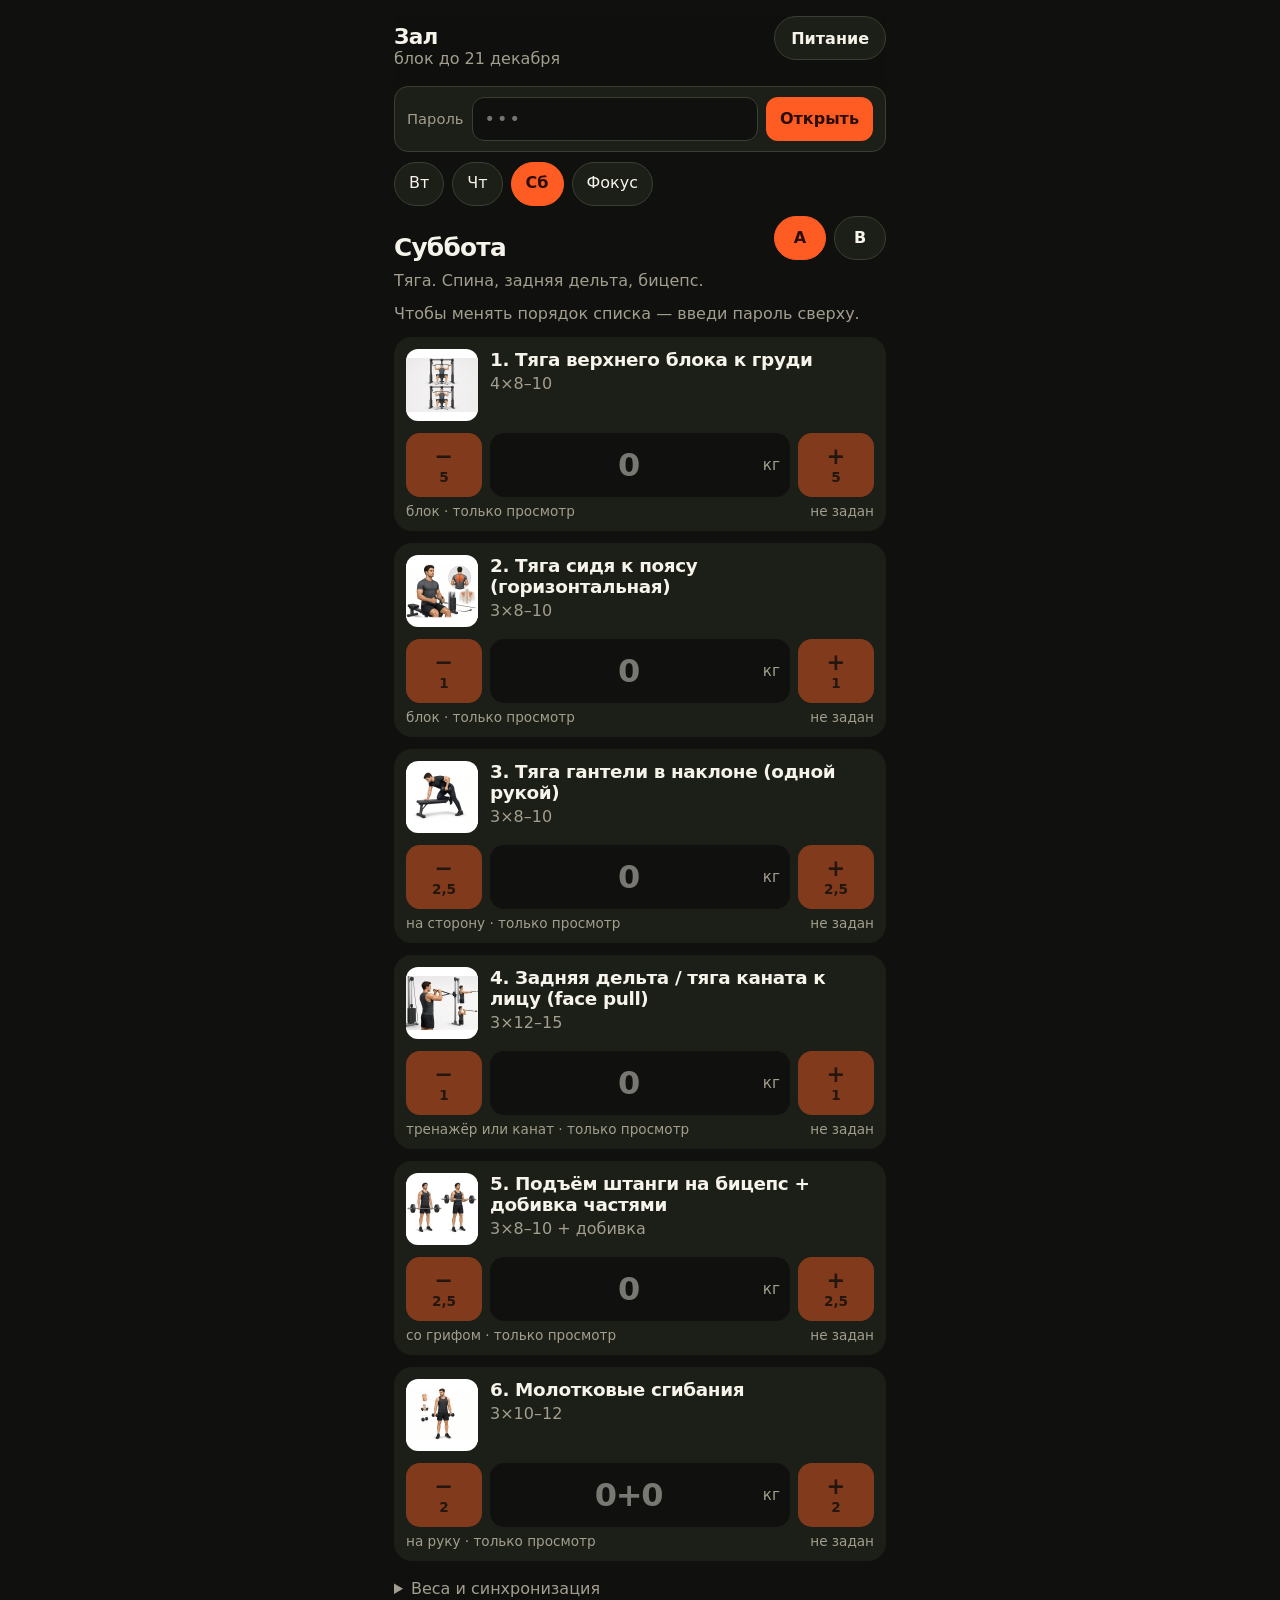
==== zal/zal.html @ 0fc5e876 "feat(zal): интеграция дневника питания с обновленным интерфейсом и функционалом для управления прием" ====
<!DOCTYPE html>
<html lang="ru">
<head>
  <meta charset="utf-8">
  <meta name="viewport" content="width=device-width, initial-scale=1, viewport-fit=cover">
  <meta name="theme-color" content="#10110e">
  <meta name="apple-mobile-web-app-capable" content="yes">
  <meta name="apple-mobile-web-app-status-bar-style" content="black-translucent">
  <title>Зал</title>
  <link rel="stylesheet" href="app.css">
  <link rel="stylesheet" href="food.css">
</head>
<body>
  <div id="app"></div>
  <div id="savebar" hidden>
    <button type="button" data-save>Сохранить</button>
  </div>
  <div id="zoom" hidden>
    <button type="button" data-close-zoom>Закрыть</button>
    <img alt="">
  </div>
  <script src="data.js"></script>
  <script src="app.js"></script>
</body>
</html>
---- zal/app.css ----
:root {
  --bg: #10110e;
  --card: #1c1f17;
  --card-2: #262a1e;
  --ink: #f6f3ea;
  --muted: #a39e8e;
  --line: #3a3f31;
  --accent: #ff5c24;
  --accent-ink: #2a0d05;
  --ok: #d6f06a;
  --photo: #fff;
  color-scheme: dark;
  font-family: "Segoe UI", system-ui, sans-serif;
}

* { box-sizing: border-box; }

html, body {
  margin: 0;
  background: var(--bg);
  color: var(--ink);
  touch-action: manipulation;
}

body {
  min-height: 100dvh;
  padding:
    env(safe-area-inset-top)
    env(safe-area-inset-right)
    env(safe-area-inset-bottom)
    env(safe-area-inset-left);
}

button, input, a { font: inherit; color: inherit; }

button { cursor: pointer; }

#app {
  max-width: 520px;
  margin: 0 auto;
  padding: 12px 14px 28px;
}

.top {
  position: sticky;
  top: 0;
  z-index: 2;
  background: color-mix(in srgb, var(--bg) 92%, transparent);
  backdrop-filter: blur(10px);
  padding-bottom: 8px;
}

.brand {
  display: flex;
  justify-content: space-between;
  align-items: baseline;
  gap: 12px;
  margin: 4px 0 10px;
}

.brand h1 {
  margin: 0;
  font-size: 1.35rem;
  letter-spacing: -0.03em;
}

.brand p, .hint, .meta, .sets, .cue, .more, .weight-meta, .backup p {
  margin: 0;
  color: var(--muted);
}

.chips, .scheme {
  display: flex;
  gap: 8px;
  overflow-x: auto;
  padding-bottom: 2px;
}

.chips { margin-bottom: 8px; }

.chips a, .scheme button, .gear button, .backup button, .file {
  border: 1px solid var(--line);
  background: var(--card);
  color: var(--ink);
  text-decoration: none;
  border-radius: 999px;
  padding: 10px 14px;
  white-space: nowrap;
  min-height: 44px;
}

.chips a.on, .scheme button.on, .gear button.on {
  background: var(--accent);
  border-color: var(--accent);
  color: var(--accent-ink);
  font-weight: 700;
}

.dayline {
  display: flex;
  justify-content: space-between;
  align-items: end;
  gap: 12px;
  margin: 8px 0;
}

.dayline h2 {
  margin: 0;
  font-size: 1.55rem;
  letter-spacing: -0.03em;
}

.scheme { flex: 0 0 auto; }

.scheme button {
  min-width: 52px;
  padding-inline: 16px;
  font-weight: 700;
}

.hint {
  margin-bottom: 12px;
  line-height: 1.35;
}

.ex {
  background: var(--card);
  border-radius: 18px;
  padding: 12px;
  margin-bottom: 12px;
}

.ex-open {
  display: grid;
  grid-template-columns: 72px 1fr;
  gap: 12px;
  text-decoration: none;
  color: inherit;
  margin-bottom: 12px;
}

.thumb, .photo img, #zoom img {
  width: 100%;
  display: block;
  background: var(--photo);
  object-fit: contain;
}

.thumb {
  height: 72px;
  border-radius: 12px;
}

.ex h2, .detail h2 {
  margin: 0 0 4px;
  font-size: 1.15rem;
  letter-spacing: -0.02em;
}

.more {
  margin-top: 6px;
  color: var(--ok);
  font-size: 0.92rem;
}

.stepper {
  display: grid;
  grid-template-columns: 76px 1fr 76px;
  gap: 8px;
  align-items: stretch;
}

.stepper.text {
  grid-template-columns: 1fr;
}

.step {
  border: 0;
  border-radius: 14px;
  background: var(--accent);
  color: var(--accent-ink);
  min-height: 64px;
  display: flex;
  flex-direction: column;
  align-items: center;
  justify-content: center;
  line-height: 1;
  font-weight: 800;
}

.step .sign { font-size: 1.4rem; }
.step .delta { font-size: 0.85rem; margin-top: 4px; }

.weight {
  display: flex;
  align-items: center;
  gap: 6px;
  background: var(--bg);
  border-radius: 14px;
  padding: 0 10px;
  min-height: 64px;
}

.weight input {
  width: 100%;
  border: 0;
  background: transparent;
  color: var(--ink);
  font-size: 2rem;
  font-weight: 800;
  font-variant-numeric: tabular-nums;
  letter-spacing: -0.04em;
  text-align: center;
  min-width: 0;
  padding: 0;
}

.weight input:focus { outline: none; }
.weight:focus-within { box-shadow: inset 0 0 0 2px var(--accent); }

.unit { color: var(--muted); font-size: 0.95rem; }

.weight-meta {
  display: flex;
  justify-content: space-between;
  gap: 8px;
  margin-top: 6px;
  font-size: 0.85rem;
}

.badge {
  color: var(--ok);
}

.backrow {
  display: flex;
  gap: 8px;
  margin-bottom: 10px;
}

.backrow a, .backrow button, .backup button, .file {
  border-radius: 12px;
  min-height: 44px;
}

.backrow a, .backrow button {
  border: 1px solid var(--line);
  background: var(--card);
  text-decoration: none;
  padding: 10px 14px;
}

.photo {
  display: block;
  width: 100%;
  padding: 0;
  border: 0;
  border-radius: 16px;
  overflow: hidden;
  margin: 8px 0 14px;
  background: var(--photo);
}

.photo img { max-height: 280px; object-fit: contain; }

.detail h3 {
  margin: 16px 0 8px;
  font-size: 0.95rem;
  letter-spacing: 0.04em;
  text-transform: uppercase;
  color: var(--muted);
}

.detail ol, .detail ul {
  margin: 0;
  padding-left: 1.2rem;
  line-height: 1.4;
}

.detail li { margin: 0 0 8px; }

.gear { display: flex; flex-wrap: wrap; gap: 8px; }

.sub {
  display: grid;
  grid-template-columns: 64px 1fr;
  gap: 10px;
  align-items: center;
  text-decoration: none;
  color: inherit;
  background: var(--card-2);
  border-radius: 14px;
  padding: 8px;
  margin-bottom: 8px;
}

.sub img {
  width: 64px;
  height: 64px;
  object-fit: contain;
  background: var(--photo);
  border-radius: 10px;
}

.sub strong { display: block; }
.sub span { color: var(--muted); font-size: 0.88rem; }

.empty {
  color: var(--muted);
  line-height: 1.4;
}

.home-list { display: grid; gap: 10px; margin-top: 12px; }

.home-list a {
  display: block;
  text-decoration: none;
  background: var(--card);
  border-radius: 16px;
  padding: 16px;
  min-height: 72px;
}

.home-list strong { display: block; font-size: 1.25rem; }
.home-list span { color: var(--muted); }

.lockbar {
  display: flex;
  flex-wrap: wrap;
  align-items: center;
  gap: 8px;
  margin: 0 0 10px;
  padding: 10px 12px;
  border-radius: 14px;
  background: var(--card);
  border: 1px solid var(--line);
}

.lockbar.open {
  border-color: color-mix(in srgb, var(--ok) 45%, var(--line));
}

.lockbar label {
  display: flex;
  align-items: center;
  gap: 8px;
  flex: 1 1 140px;
  color: var(--muted);
  font-size: 0.92rem;
}

.lockbar input {
  flex: 1 1 auto;
  min-width: 0;
  min-height: 44px;
  border: 1px solid var(--line);
  border-radius: 12px;
  background: var(--bg);
  padding: 8px 12px;
  font-size: 1.1rem;
  letter-spacing: 0.12em;
}

.lockbar button {
  border: 0;
  border-radius: 12px;
  min-height: 44px;
  padding: 10px 14px;
  background: var(--accent);
  color: var(--accent-ink);
  font-weight: 700;
}

.lockbar.open span {
  flex: 1 1 auto;
  color: var(--ok);
  font-size: 0.95rem;
}

.lockbar.open button {
  background: var(--card-2);
  color: var(--ink);
  border: 1px solid var(--line);
}

.lock-msg {
  flex: 1 1 100%;
  margin: 0;
  color: var(--accent);
  font-size: 0.9rem;
}

.stepper.locked .step,
.stepper.locked .weight input {
  opacity: 0.45;
}

#savebar {
  position: fixed;
  left: 0;
  right: 0;
  bottom: 0;
  z-index: 4;
  padding:
    10px 14px
    calc(10px + env(safe-area-inset-bottom))
    14px;
  background: color-mix(in srgb, var(--bg) 92%, transparent);
  backdrop-filter: blur(10px);
  border-top: 1px solid var(--line);
}

#savebar[hidden] { display: none; }

#savebar button {
  display: block;
  width: 100%;
  max-width: 520px;
  margin: 0 auto;
  border: 0;
  border-radius: 14px;
  min-height: 52px;
  background: var(--accent);
  color: var(--accent-ink);
  font-weight: 800;
  font-size: 1.05rem;
}

body.has-savebar #app {
  padding-bottom: calc(88px + env(safe-area-inset-bottom));
}

.backup {
  margin-top: 18px;
  color: var(--muted);
}

.backup summary { cursor: pointer; min-height: 44px; }
.backup p { margin: 8px 0; line-height: 1.35; }
.backup .row { display: flex; flex-wrap: wrap; gap: 8px; }
.file { display: inline-flex; align-items: center; }
.file input { display: none; }

#zoom[hidden] { display: none; }

#zoom {
  position: fixed;
  inset: 0;
  z-index: 5;
  background: #fff;
  display: flex;
  flex-direction: column;
  padding: env(safe-area-inset-top) 8px env(safe-area-inset-bottom);
}

#zoom button {
  align-self: flex-end;
  border: 0;
  background: #111;
  color: #fff;
  border-radius: 999px;
  min-height: 44px;
  padding: 8px 16px;
  margin: 8px;
}

#zoom img {
  flex: 1;
  min-height: 0;
  object-fit: contain;
  background: #fff;
}

.plan-bar {
  display: flex;
  flex-wrap: wrap;
  gap: 8px;
  margin: 0 0 12px;
}

.plan-btn {
  border: 1px solid var(--line);
  background: var(--card);
  color: var(--ink);
  border-radius: 999px;
  padding: 10px 14px;
  min-height: 44px;
  white-space: nowrap;
}

.plan-btn.on {
  background: var(--accent);
  border-color: var(--accent);
  color: var(--accent-ink);
  font-weight: 700;
}

.plan-btn.ghost {
  color: var(--muted);
}

.ex-tools {
  display: flex;
  flex-wrap: wrap;
  gap: 8px;
  margin-bottom: 10px;
}

.ex-tools button {
  border: 1px solid var(--line);
  background: var(--card-2);
  color: var(--ink);
  border-radius: 12px;
  min-height: 44px;
  min-width: 44px;
  padding: 8px 12px;
}

.ex-tools button:disabled {
  opacity: 0.35;
}

.add-picker {
  background: var(--card);
  border-radius: 18px;
  padding: 12px;
  margin-bottom: 12px;
}

.add-picker h3 {
  margin: 0 0 10px;
  font-size: 1rem;
}

.add-picker .plan-btn {
  margin-bottom: 10px;
}

button.sub.add-item {
  width: 100%;
  text-align: left;
  border: 0;
  cursor: pointer;
}

:focus-visible {
  outline: 2px solid var(--ok);
  outline-offset: 2px;
}
---- zal/food.css ----
.food-top .brand {
  align-items: center;
}

.food-zal-link {
  border: 1px solid var(--line);
  background: var(--card);
  color: var(--ink);
  text-decoration: none;
  border-radius: 999px;
  padding: 10px 16px;
  min-height: 44px;
  display: inline-flex;
  align-items: center;
  font-weight: 600;
}

.food-daynav {
  display: flex;
  gap: 8px;
  align-items: center;
  margin-bottom: 4px;
}

.food-daynav button {
  border: 1px solid var(--line);
  background: var(--card);
  border-radius: 999px;
  min-height: 44px;
  min-width: 44px;
  padding: 8px 12px;
}

.food-daynav .food-today {
  flex: 1;
}

.food-daynav .food-reset {
  font-size: 0.95rem;
}

.food-main {
  display: flex;
  flex-direction: column;
  gap: 14px;
  padding-bottom: 150px;
}

.food-meal {
  background: var(--card);
  border: 1px solid var(--line);
  border-radius: 16px;
  padding: 12px;
}

.food-meal-head {
  display: flex;
  justify-content: space-between;
  align-items: flex-start;
  gap: 10px;
  margin-bottom: 8px;
}

.food-meal-head h2 {
  margin: 0;
  font-size: 1.2rem;
  letter-spacing: -0.02em;
}

.food-meal-sum {
  margin: 0;
  color: var(--muted);
  font-size: 0.92rem;
  text-align: right;
  white-space: nowrap;
}

.food-list {
  list-style: none;
  margin: 0;
  padding: 0;
  display: flex;
  flex-direction: column;
  gap: 10px;
}

.food-row {
  background: var(--card-2);
  border-radius: 12px;
  padding: 10px;
}

.food-row-main {
  display: flex;
  justify-content: space-between;
  gap: 8px;
  align-items: flex-start;
}

.food-row-main strong {
  display: block;
  font-size: 1rem;
}

.food-dry,
.food-note,
.food-row-macros {
  display: block;
  color: var(--muted);
  font-size: 0.85rem;
  margin-top: 2px;
}

.food-dry {
  color: var(--ok);
}

.food-row-actions {
  display: flex;
  gap: 4px;
}

.food-icon {
  border: 1px solid var(--line);
  background: var(--card);
  border-radius: 10px;
  width: 40px;
  height: 40px;
  padding: 0;
  font-size: 1.2rem;
  line-height: 1;
}

.food-icon.danger {
  color: #ff8f7a;
}

.food-grams-pair {
  display: grid;
  grid-template-columns: 1fr 1fr;
  gap: 8px;
  margin-top: 8px;
}

.food-grams {
  display: flex;
  align-items: center;
  gap: 8px;
  margin-top: 8px;
  color: var(--muted);
  font-size: 0.9rem;
}

.food-grams-pair .food-grams {
  margin-top: 0;
}

.food-grams input {
  width: 88px;
  min-height: 40px;
  border: 1px solid var(--line);
  background: var(--bg);
  border-radius: 10px;
  padding: 6px 10px;
  color: var(--ink);
}

.food-grams-pair .food-grams input {
  width: 72px;
  flex: 1;
}

.food-add {
  width: 100%;
  margin-top: 10px;
  min-height: 44px;
  border: 1px dashed var(--line);
  background: transparent;
  border-radius: 12px;
  color: var(--muted);
}

.food-add-kcal {
  width: 100%;
  margin-top: 8px;
  min-height: 44px;
  border: 1px solid color-mix(in srgb, var(--accent) 45%, var(--line));
  background: color-mix(in srgb, var(--accent) 12%, transparent);
  border-radius: 12px;
  color: var(--ink);
  font-weight: 600;
}

.food-footer {
  position: fixed;
  left: 0;
  right: 0;
  bottom: 0;
  z-index: 5;
  max-width: 520px;
  margin: 0 auto;
  padding: 12px 14px calc(12px + env(safe-area-inset-bottom));
  background: color-mix(in srgb, var(--bg) 94%, transparent);
  backdrop-filter: blur(12px);
  border-top: 1px solid var(--line);
}

.food-footer p {
  margin: 0 0 4px;
  font-size: 0.92rem;
  color: var(--muted);
}

.food-footer-main {
  color: var(--ink) !important;
  font-size: 0.98rem !important;
}

.food-footer.ok {
  border-top-color: color-mix(in srgb, var(--ok) 55%, var(--line));
}

.food-footer.warn {
  border-top-color: color-mix(in srgb, var(--accent) 55%, var(--line));
}

.food-footer-weight {
  color: var(--ink) !important;
}

.food-overlay {
  position: fixed;
  inset: 0;
  z-index: 8;
  background: rgba(0, 0, 0, 0.55);
  display: flex;
  align-items: flex-end;
  justify-content: center;
}

.food-sheet {
  width: min(520px, 100%);
  max-height: 80dvh;
  overflow: auto;
  background: var(--card);
  border-radius: 18px 18px 0 0;
  padding: 14px 14px calc(14px + env(safe-area-inset-bottom));
  border: 1px solid var(--line);
  border-bottom: 0;
}

.food-sheet-head {
  display: flex;
  justify-content: space-between;
  align-items: center;
  margin-bottom: 10px;
}

.food-cats {
  margin-bottom: 10px;
}

.food-cats button {
  border: 1px solid var(--line);
  background: var(--card-2);
  color: var(--ink);
  border-radius: 999px;
  padding: 10px 14px;
  white-space: nowrap;
  min-height: 44px;
}

.food-cats button.on {
  background: var(--accent);
  border-color: var(--accent);
  color: var(--accent-ink);
  font-weight: 700;
}

.food-pick-list {
  list-style: none;
  margin: 0;
  padding: 0;
}

.food-pick-list li + li {
  margin-top: 8px;
}

.food-pick-list button {
  width: 100%;
  text-align: left;
  border: 1px solid var(--line);
  background: var(--card-2);
  border-radius: 12px;
  padding: 12px;
  min-height: 52px;
}

.food-pick-list button strong {
  display: block;
}

.food-pick-list button span {
  color: var(--muted);
  font-size: 0.88rem;
}
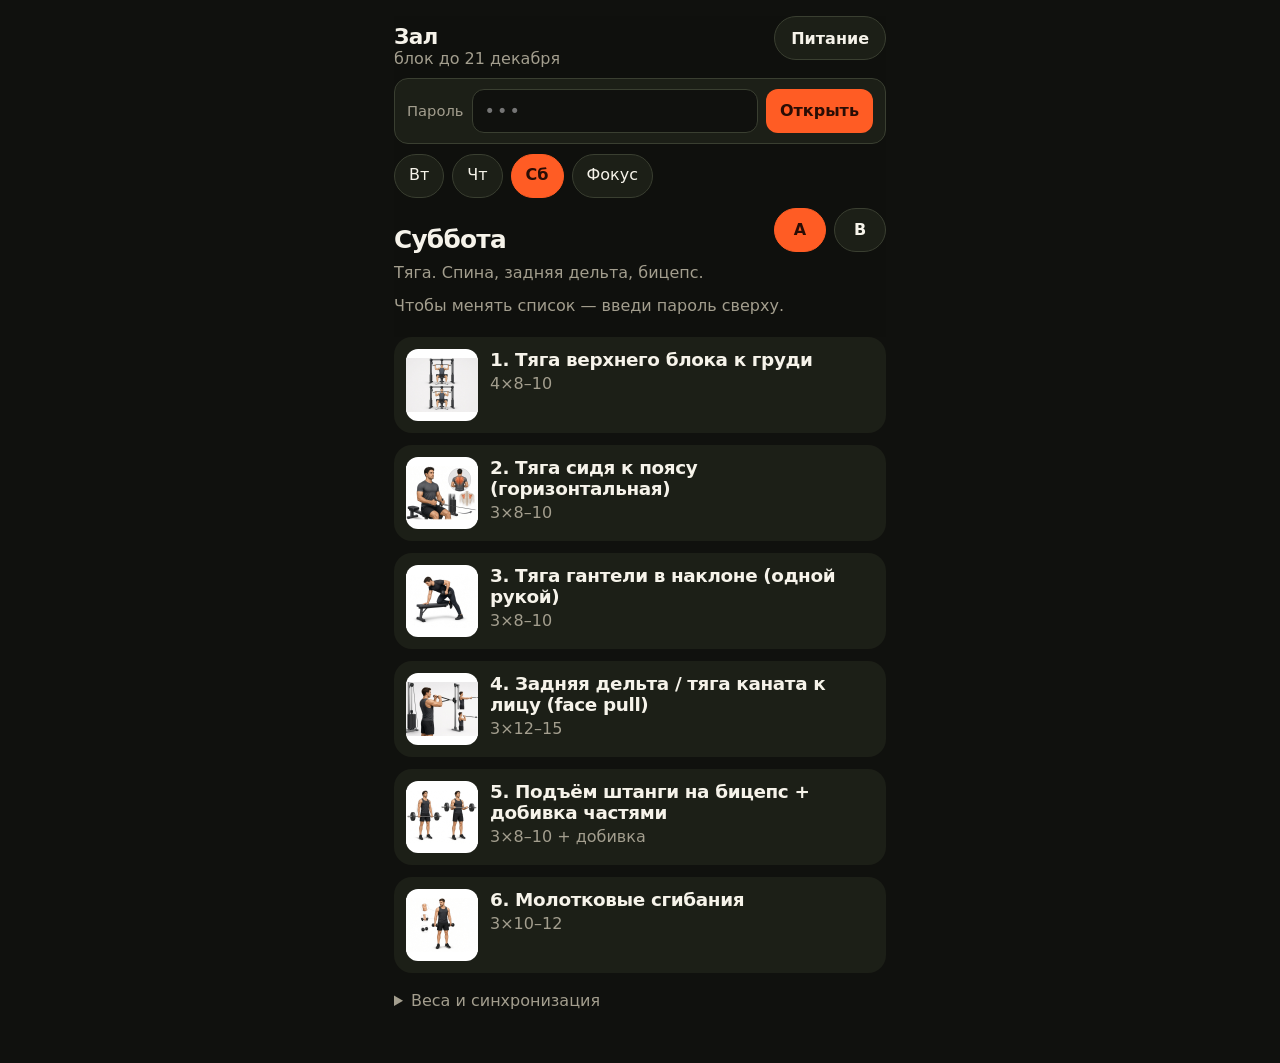
==== commit 521b2c8e: "feat(zal): добавление гиперэкстензии в план тренировок и каталог, обновление изображений и кэширован" ====
--- a/zal/zal.html
+++ b/zal/zal.html
@@ -7,8 +7,8 @@
   <meta name="apple-mobile-web-app-capable" content="yes">
   <meta name="apple-mobile-web-app-status-bar-style" content="black-translucent">
   <title>Зал</title>
-  <link rel="stylesheet" href="app.css">
-  <link rel="stylesheet" href="food.css">
+  <link rel="stylesheet" href="app.css?v=23">
+  <link rel="stylesheet" href="food.css?v=23">
 </head>
 <body>
   <div id="app"></div>
@@ -19,7 +19,7 @@
     <button type="button" data-close-zoom>Закрыть</button>
     <img alt="">
   </div>
-  <script src="data.js"></script>
-  <script src="app.js"></script>
+  <script src="data.js?v=23"></script>
+  <script src="app.js?v=23"></script>
 </body>
 </html>
--- a/zal/app.css
+++ b/zal/app.css
@@ -136,7 +136,6 @@
   gap: 12px;
   text-decoration: none;
   color: inherit;
-  margin-bottom: 12px;
 }
 
 .thumb, .photo img, #zoom img {
--- a/zal/food.css
+++ b/zal/food.css
@@ -58,6 +58,17 @@
   justify-content: space-between;
   align-items: flex-start;
   gap: 10px;
+  margin: 0;
+  padding: 0;
+  width: 100%;
+  border: 0;
+  background: transparent;
+  color: inherit;
+  text-align: left;
+  cursor: pointer;
+}
+
+.food-meal:not(.is-collapsed) .food-meal-head {
   margin-bottom: 8px;
 }
 
@@ -65,6 +76,27 @@
   margin: 0;
   font-size: 1.2rem;
   letter-spacing: -0.02em;
+  display: flex;
+  align-items: center;
+  gap: 8px;
+}
+
+.food-meal-chevron {
+  width: 0.55em;
+  height: 0.55em;
+  border-right: 2px solid var(--muted);
+  border-bottom: 2px solid var(--muted);
+  transform: rotate(45deg);
+  transition: transform 0.15s ease;
+  flex-shrink: 0;
+}
+
+.food-meal.is-collapsed .food-meal-chevron {
+  transform: rotate(-45deg);
+}
+
+.food-meal.is-collapsed .food-meal-body {
+  display: none;
 }
 
 .food-meal-sum {
@@ -170,6 +202,17 @@
   flex: 1;
 }
 
+.food-add-template {
+  width: 100%;
+  margin-top: 10px;
+  min-height: 44px;
+  border: 1px solid color-mix(in srgb, var(--ok) 45%, var(--line));
+  background: color-mix(in srgb, var(--ok) 12%, transparent);
+  border-radius: 12px;
+  color: var(--ink);
+  font-weight: 600;
+}
+
 .food-add {
   width: 100%;
   margin-top: 10px;
@@ -178,6 +221,10 @@
   background: transparent;
   border-radius: 12px;
   color: var(--muted);
+}
+
+.food-add-template + .food-add {
+  margin-top: 8px;
 }
 
 .food-add-kcal {
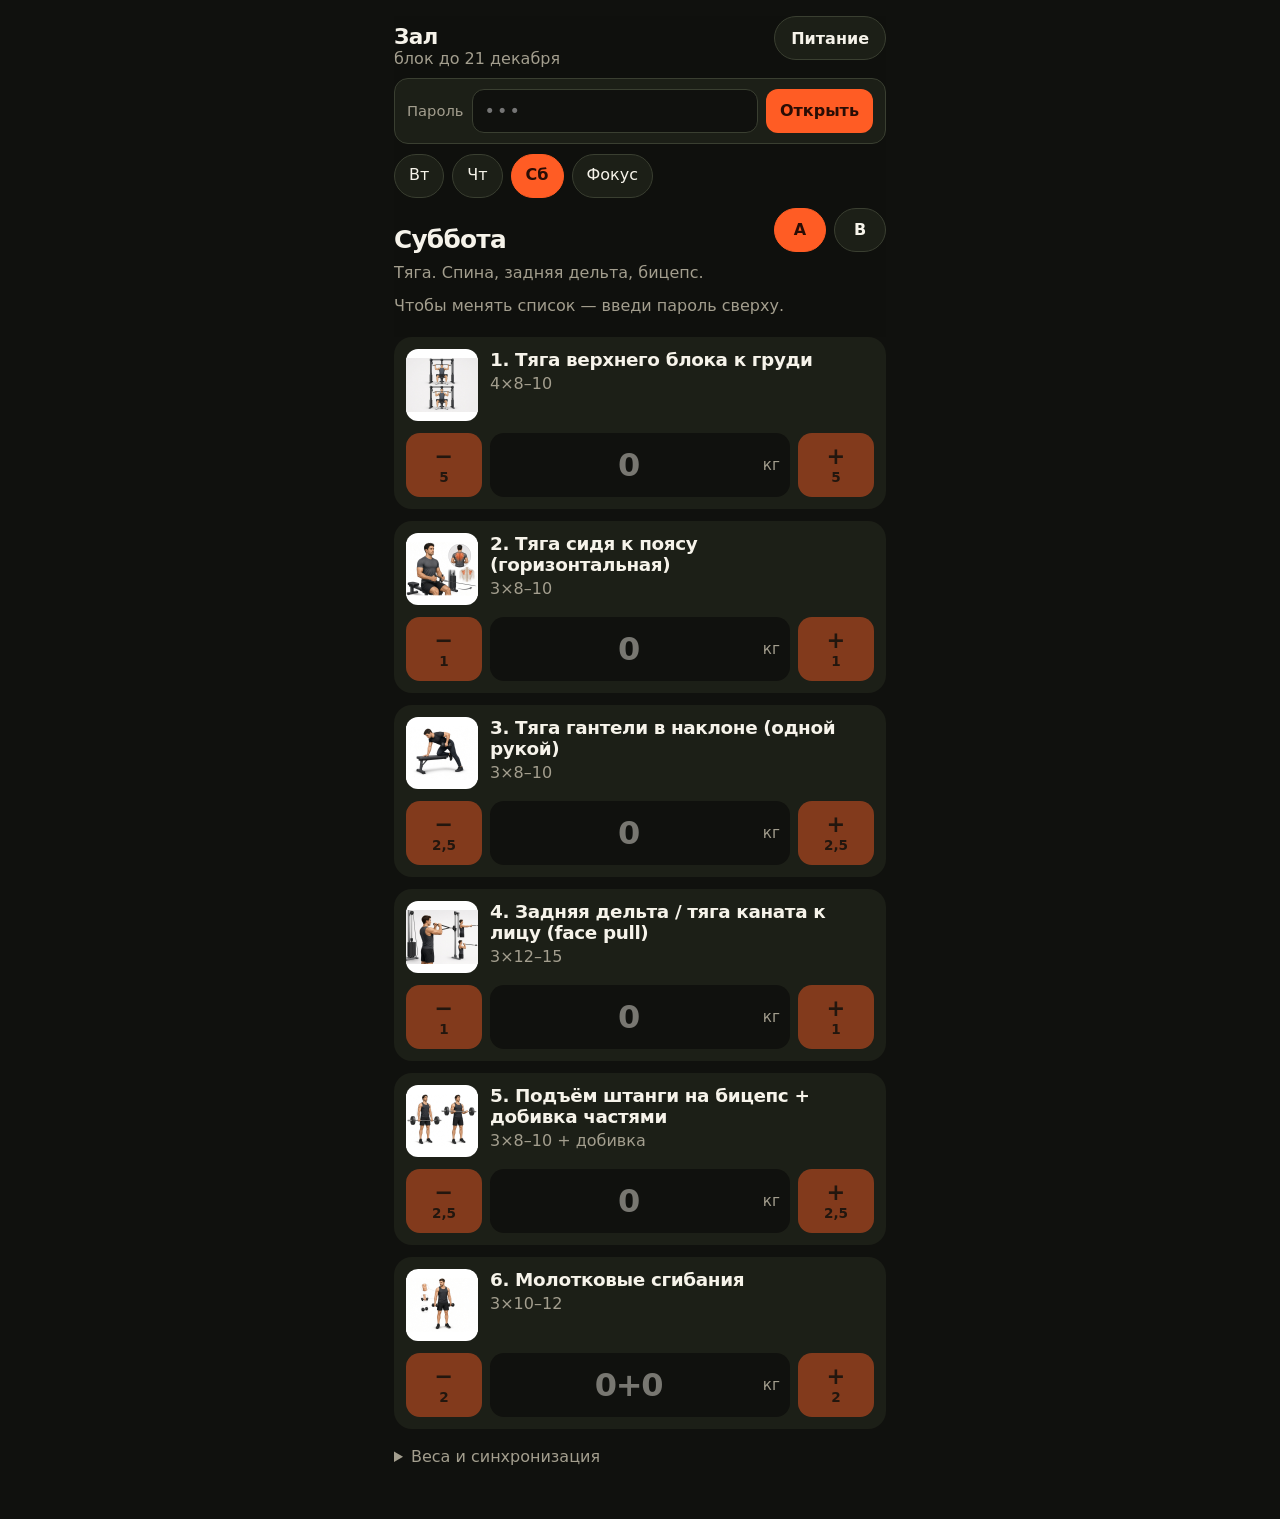
==== commit 6d80f976: "fix(zal): вернуть поле веса в список Co-authored-by: Cursor <cursoragent@cursor.com>" ====
--- a/zal/zal.html
+++ b/zal/zal.html
@@ -7,8 +7,8 @@
   <meta name="apple-mobile-web-app-capable" content="yes">
   <meta name="apple-mobile-web-app-status-bar-style" content="black-translucent">
   <title>Зал</title>
-  <link rel="stylesheet" href="app.css?v=23">
-  <link rel="stylesheet" href="food.css?v=23">
+  <link rel="stylesheet" href="app.css?v=24">
+  <link rel="stylesheet" href="food.css?v=24">
 </head>
 <body>
   <div id="app"></div>
@@ -19,7 +19,7 @@
     <button type="button" data-close-zoom>Закрыть</button>
     <img alt="">
   </div>
-  <script src="data.js?v=23"></script>
-  <script src="app.js?v=23"></script>
+  <script src="data.js?v=24"></script>
+  <script src="app.js?v=24"></script>
 </body>
 </html>
--- a/zal/app.css
+++ b/zal/app.css
@@ -136,6 +136,7 @@
   gap: 12px;
   text-decoration: none;
   color: inherit;
+  margin-bottom: 12px;
 }
 
 .thumb, .photo img, #zoom img {
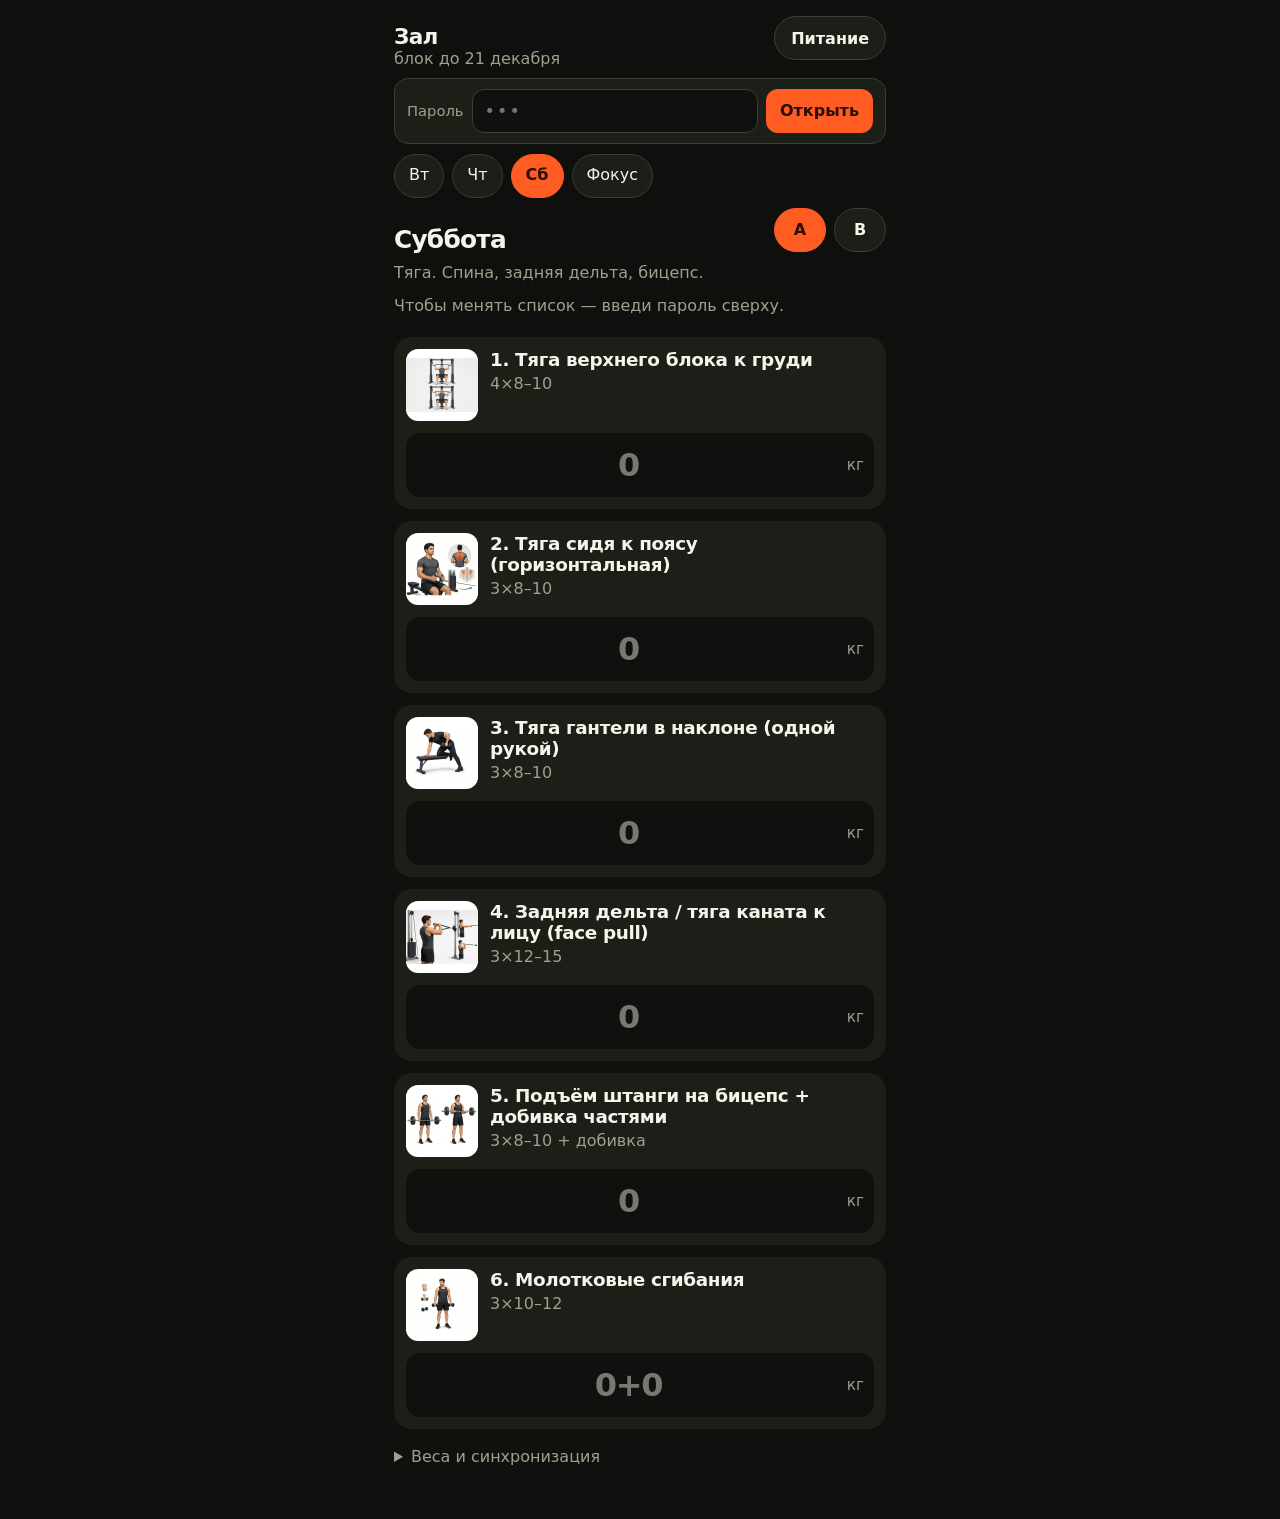
==== commit 94a64369: "refactor(zal): simplify stepper component and remove unused functions - Updated CSS for the stepper " ====
--- a/zal/zal.html
+++ b/zal/zal.html
@@ -7,8 +7,8 @@
   <meta name="apple-mobile-web-app-capable" content="yes">
   <meta name="apple-mobile-web-app-status-bar-style" content="black-translucent">
   <title>Зал</title>
-  <link rel="stylesheet" href="app.css?v=24">
-  <link rel="stylesheet" href="food.css?v=24">
+  <link rel="stylesheet" href="app.css?v=25">
+  <link rel="stylesheet" href="food.css?v=25">
 </head>
 <body>
   <div id="app"></div>
@@ -19,7 +19,7 @@
     <button type="button" data-close-zoom>Закрыть</button>
     <img alt="">
   </div>
-  <script src="data.js?v=24"></script>
-  <script src="app.js?v=24"></script>
+  <script src="data.js?v=25"></script>
+  <script src="app.js?v=25"></script>
 </body>
 </html>
--- a/zal/app.css
+++ b/zal/app.css
@@ -165,31 +165,9 @@
 
 .stepper {
   display: grid;
-  grid-template-columns: 76px 1fr 76px;
-  gap: 8px;
+  grid-template-columns: 1fr;
   align-items: stretch;
 }
-
-.stepper.text {
-  grid-template-columns: 1fr;
-}
-
-.step {
-  border: 0;
-  border-radius: 14px;
-  background: var(--accent);
-  color: var(--accent-ink);
-  min-height: 64px;
-  display: flex;
-  flex-direction: column;
-  align-items: center;
-  justify-content: center;
-  line-height: 1;
-  font-weight: 800;
-}
-
-.step .sign { font-size: 1.4rem; }
-.step .delta { font-size: 0.85rem; margin-top: 4px; }
 
 .weight {
   display: flex;
@@ -390,7 +368,6 @@
   font-size: 0.9rem;
 }
 
-.stepper.locked .step,
 .stepper.locked .weight input {
   opacity: 0.45;
 }
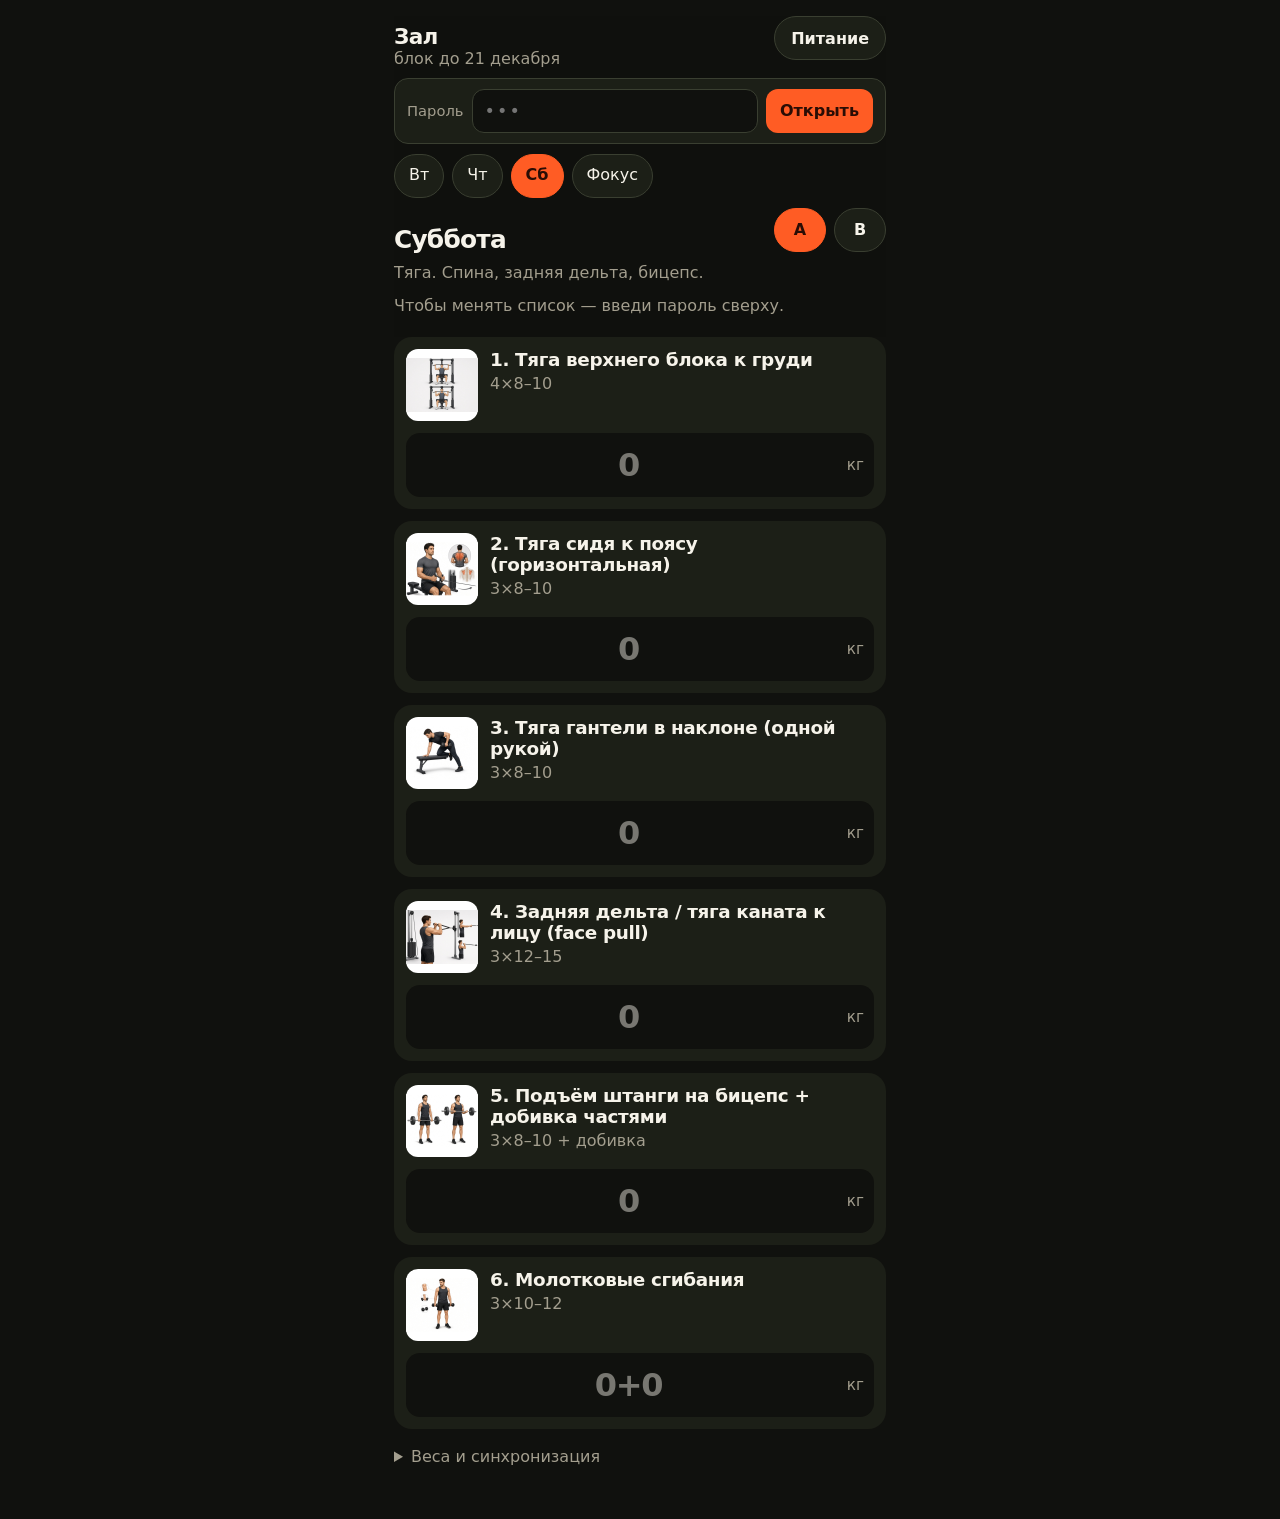
==== commit 23bbc23d: "fix(food): ккал по приёмам и калькулятор Co-authored-by: Cursor <cursoragent@cursor.com>" ====
--- a/zal/zal.html
+++ b/zal/zal.html
@@ -7,8 +7,8 @@
   <meta name="apple-mobile-web-app-capable" content="yes">
   <meta name="apple-mobile-web-app-status-bar-style" content="black-translucent">
   <title>Зал</title>
-  <link rel="stylesheet" href="app.css?v=25">
-  <link rel="stylesheet" href="food.css?v=25">
+  <link rel="stylesheet" href="app.css?v=26">
+  <link rel="stylesheet" href="food.css?v=26">
 </head>
 <body>
   <div id="app"></div>
@@ -19,7 +19,7 @@
     <button type="button" data-close-zoom>Закрыть</button>
     <img alt="">
   </div>
-  <script src="data.js?v=25"></script>
-  <script src="app.js?v=25"></script>
+  <script src="data.js?v=26"></script>
+  <script src="app.js?v=26"></script>
 </body>
 </html>
--- a/zal/food.css
+++ b/zal/food.css
@@ -172,6 +172,24 @@
   grid-template-columns: 1fr 1fr;
   gap: 8px;
   margin-top: 8px;
+}
+
+.food-grams-row {
+  display: flex;
+  align-items: flex-end;
+  gap: 8px;
+  margin-top: 8px;
+}
+
+.food-grams-row .food-grams {
+  margin-top: 0;
+  flex: 1;
+}
+
+.food-calc-btn {
+  flex-shrink: 0;
+  color: var(--accent);
+  font-weight: 700;
 }
 
 .food-grams {
@@ -303,6 +321,79 @@
   margin-bottom: 10px;
 }
 
+.food-calc-sheet {
+  max-height: none;
+}
+
+.food-calc-current {
+  margin: 0 0 12px;
+  color: var(--muted);
+  font-size: 0.95rem;
+}
+
+.food-calc-ops {
+  display: grid;
+  grid-template-columns: repeat(4, 1fr);
+  gap: 8px;
+  margin-bottom: 12px;
+}
+
+.food-calc-ops button {
+  min-height: 44px;
+  border: 1px solid var(--line);
+  background: var(--card-2);
+  border-radius: 12px;
+  color: var(--ink);
+  font-size: 1.2rem;
+  font-weight: 600;
+}
+
+.food-calc-ops button.on {
+  background: var(--accent);
+  border-color: var(--accent);
+  color: var(--accent-ink);
+}
+
+.food-calc-input {
+  display: flex;
+  flex-direction: column;
+  gap: 6px;
+  margin-bottom: 12px;
+  color: var(--muted);
+  font-size: 0.9rem;
+}
+
+.food-calc-input input {
+  min-height: 44px;
+  border: 1px solid var(--line);
+  background: var(--bg);
+  border-radius: 12px;
+  padding: 8px 12px;
+  color: var(--ink);
+  font-size: 1.1rem;
+}
+
+.food-calc-actions {
+  display: grid;
+  grid-template-columns: 1fr 1fr;
+  gap: 8px;
+}
+
+.food-calc-actions button {
+  min-height: 44px;
+  border: 1px solid var(--line);
+  background: var(--card-2);
+  border-radius: 12px;
+  color: var(--ink);
+  font-weight: 600;
+}
+
+.food-calc-actions .food-calc-apply {
+  background: var(--accent);
+  border-color: var(--accent);
+  color: var(--accent-ink);
+}
+
 .food-cats {
   margin-bottom: 10px;
 }
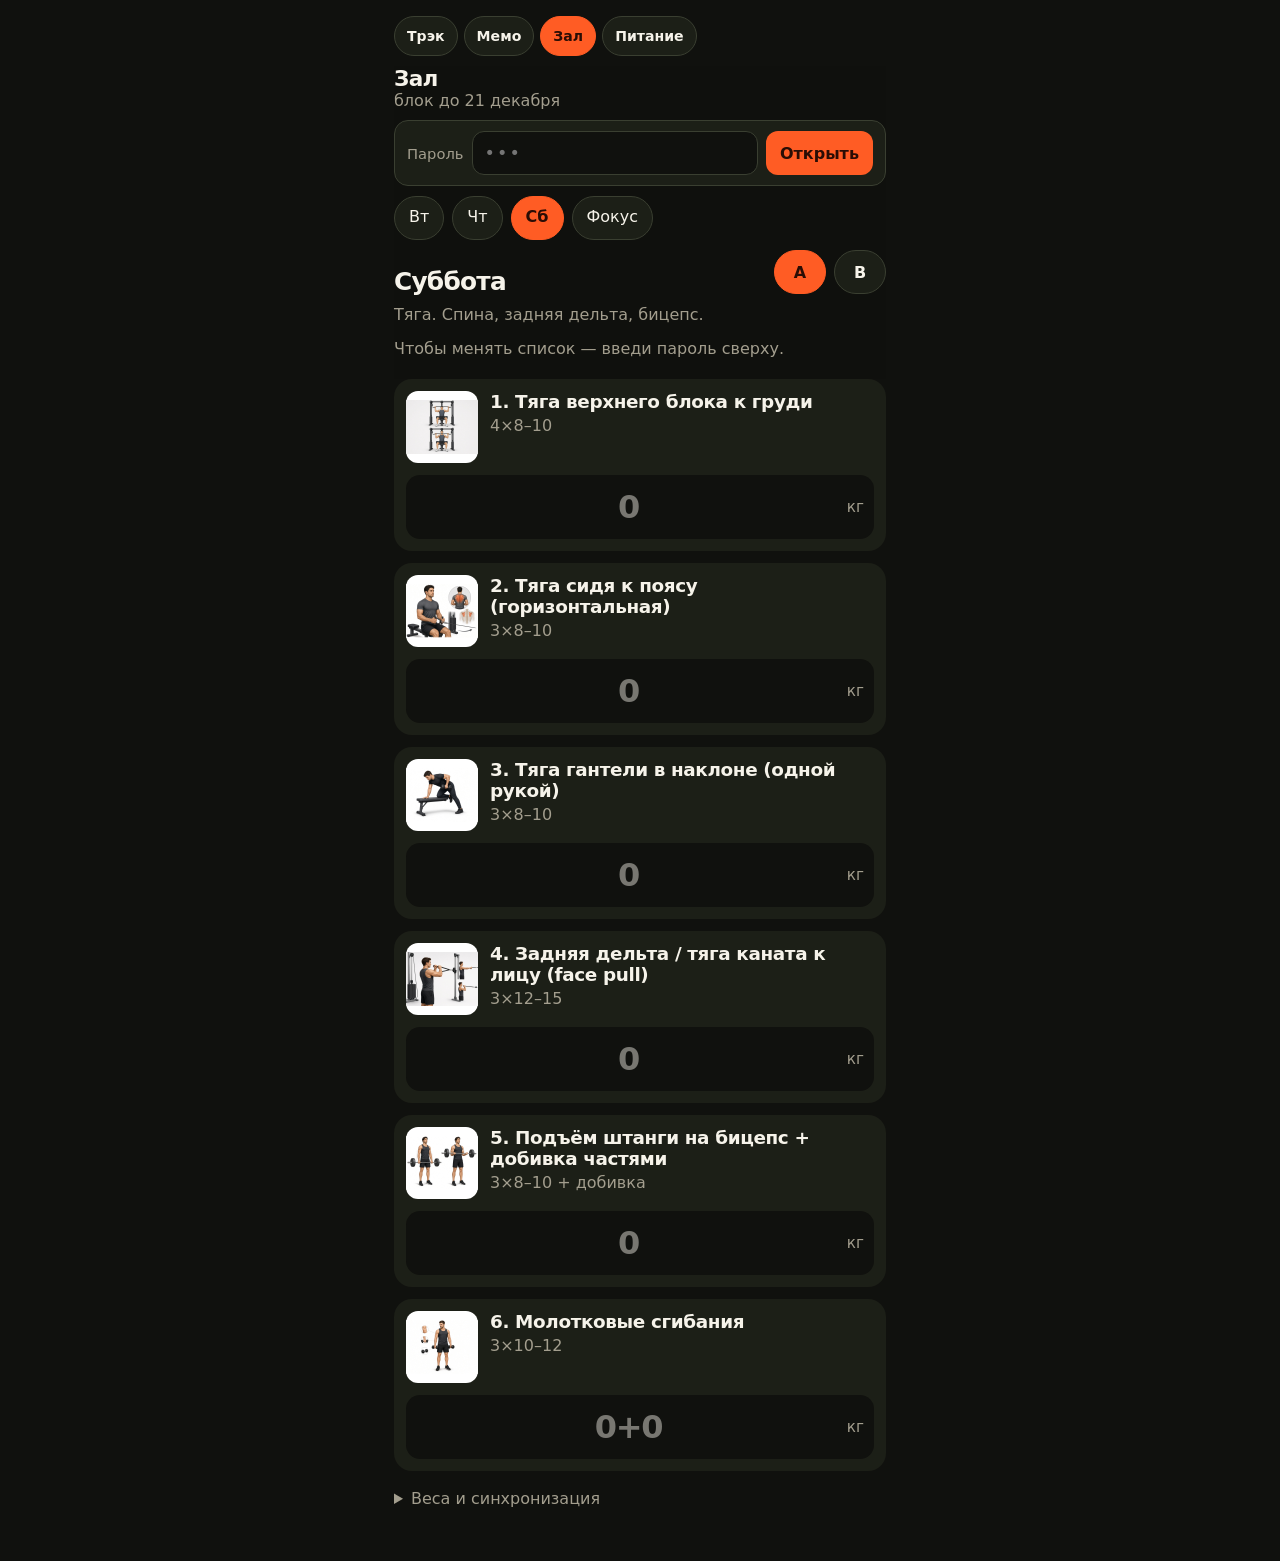
==== commit 91ad8097: "feat(zal): цель 2400 и сайты-навигация Co-authored-by: Cursor <cursoragent@cursor.com>" ====
--- a/zal/zal.html
+++ b/zal/zal.html
@@ -7,8 +7,8 @@
   <meta name="apple-mobile-web-app-capable" content="yes">
   <meta name="apple-mobile-web-app-status-bar-style" content="black-translucent">
   <title>Зал</title>
-  <link rel="stylesheet" href="app.css?v=26">
-  <link rel="stylesheet" href="food.css?v=26">
+  <link rel="stylesheet" href="app.css?v=28">
+  <link rel="stylesheet" href="food.css?v=28">
 </head>
 <body>
   <div id="app"></div>
@@ -19,7 +19,7 @@
     <button type="button" data-close-zoom>Закрыть</button>
     <img alt="">
   </div>
-  <script src="data.js?v=26"></script>
-  <script src="app.js?v=26"></script>
+  <script src="data.js?v=28"></script>
+  <script src="app.js?v=28"></script>
 </body>
 </html>
--- a/zal/app.css
+++ b/zal/app.css
@@ -41,6 +41,33 @@
   padding: 12px 14px 28px;
 }
 
+.sites-nav {
+  display: flex;
+  flex-wrap: wrap;
+  gap: 6px;
+  margin: 4px 0 10px;
+}
+
+.sites-nav a {
+  text-decoration: none;
+  border: 1px solid var(--line);
+  background: var(--card);
+  color: var(--ink);
+  border-radius: 999px;
+  padding: 8px 12px;
+  min-height: 40px;
+  display: inline-flex;
+  align-items: center;
+  font-weight: 700;
+  font-size: 0.88rem;
+}
+
+.sites-nav a.on {
+  background: var(--accent);
+  border-color: var(--accent);
+  color: var(--accent-ink);
+}
+
 .top {
   position: sticky;
   top: 0;
--- a/zal/food.css
+++ b/zal/food.css
@@ -1,18 +1,5 @@
 .food-top .brand {
   align-items: center;
-}
-
-.food-zal-link {
-  border: 1px solid var(--line);
-  background: var(--card);
-  color: var(--ink);
-  text-decoration: none;
-  border-radius: 999px;
-  padding: 10px 16px;
-  min-height: 44px;
-  display: inline-flex;
-  align-items: center;
-  font-weight: 600;
 }
 
 .food-daynav {
